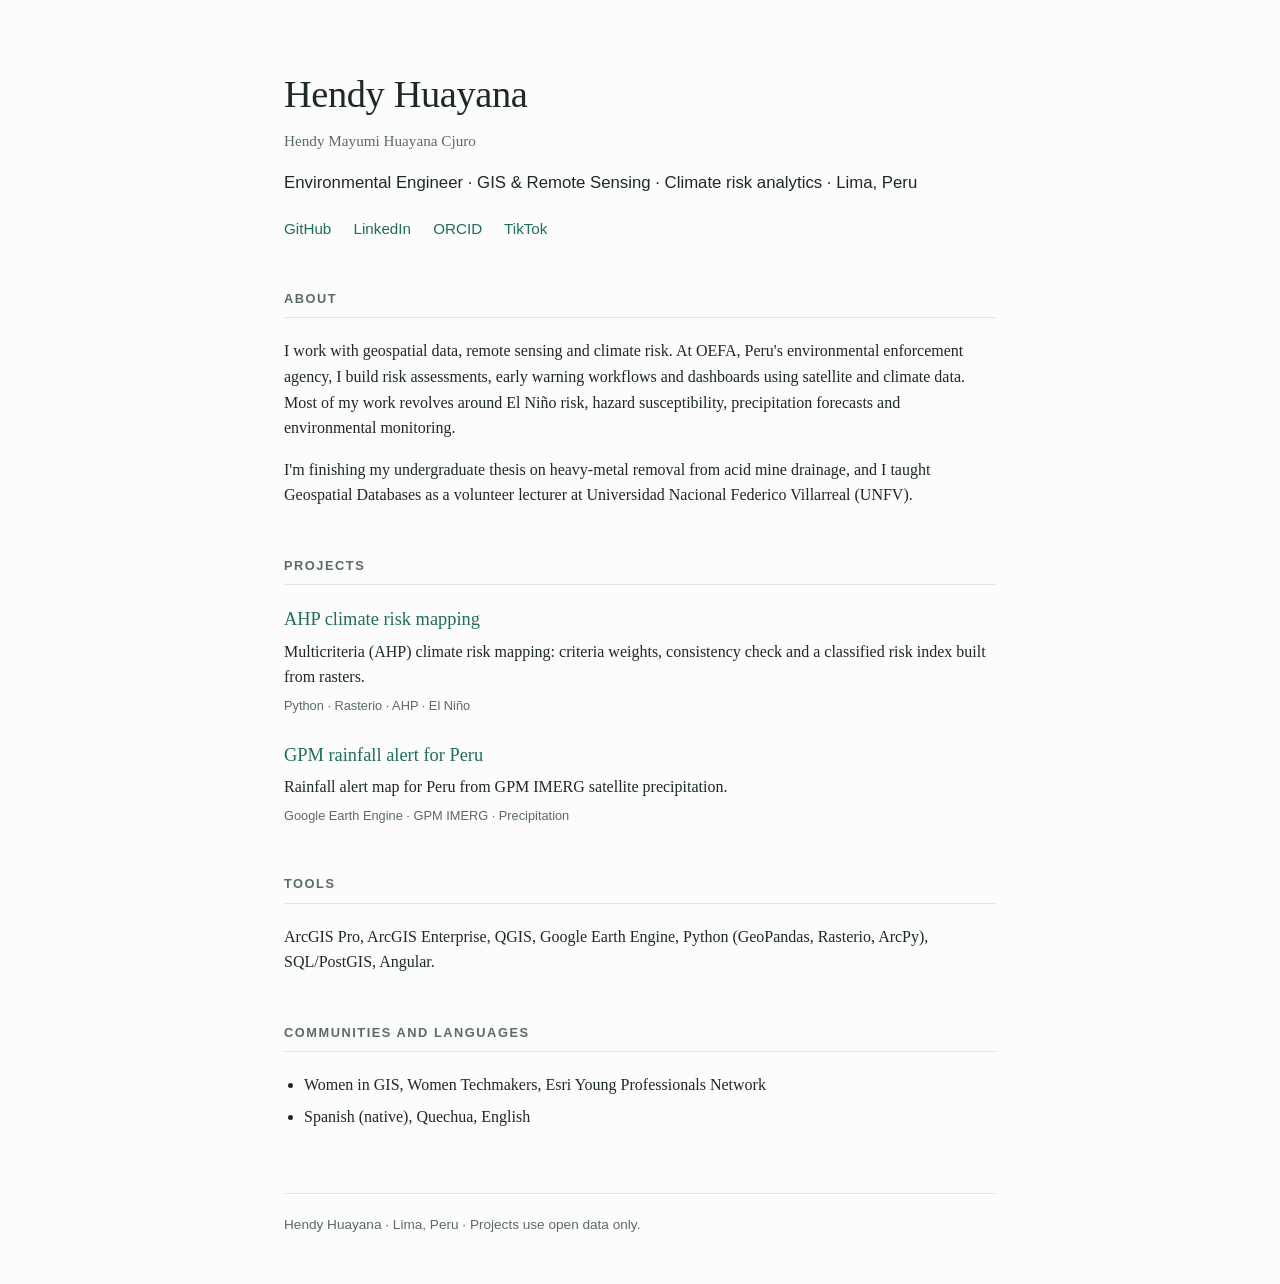
==== index.html @ 1bb03c66 "Add initial HTML structure for personal website" ====
<!DOCTYPE html>
<html lang="en">
<head>
<meta charset="utf-8">
<meta name="viewport" content="width=device-width, initial-scale=1">
<title>Hendy Huayana | Environmental Engineer, GIS and Climate Risk</title>
<meta name="description" content="Hendy Mayumi Huayana Cjuro, Environmental Engineer based in Lima, Peru. Geospatial data, remote sensing, climate risk analytics and satellite monitoring.">
<meta name="author" content="Hendy Mayumi Huayana Cjuro">
<meta property="og:title" content="Hendy Huayana | Environmental Engineer, GIS and Climate Risk">
<meta property="og:description" content="Geospatial data, remote sensing and climate risk analytics. Lima, Peru.">
<meta property="og:url" content="https://hendyhuayana.github.io/">
<meta property="og:type" content="profile">
<link rel="canonical" href="https://hendyhuayana.github.io/">
<script type="application/ld+json">
{"@context":"https://schema.org","@type":"Person","name":"Hendy Mayumi Huayana Cjuro","alternateName":"Hendy Huayana","jobTitle":"Environmental Engineer","address":{"@type":"PostalAddress","addressLocality":"Lima","addressCountry":"PE"},"url":"https://hendyhuayana.github.io/","sameAs":["https://github.com/hendyhuayana","https://www.linkedin.com/in/hendy-huayana/","https://orcid.org/0009-0000-9348-6078","https://www.tiktok.com/@hendy.greendata"],"knowsAbout":["Geographic Information Systems","Remote sensing","Climate risk","Google Earth Engine","Python"]}
</script>
<style>
  :root { --ink:#1d2a24; --muted:#5b6b63; --line:#dfe6e2; --accent:#1f6f50; --bg:#fbfcfb; }
  * { box-sizing:border-box; }
  body { margin:0; font-family: Georgia, "Times New Roman", serif; color:var(--ink); background:var(--bg); line-height:1.6; }
  .wrap { max-width:760px; margin:0 auto; padding:64px 24px 48px; }
  header h1 { font-size:2.4rem; margin:0 0 4px; font-weight:normal; letter-spacing:-0.01em; }
  header .full { color:var(--muted); margin:0 0 16px; font-size:0.95rem; }
  header .role { font-family: -apple-system, "Segoe UI", Helvetica, Arial, sans-serif; font-size:1.05rem; margin:0; }
  nav { margin-top:20px; font-family: -apple-system, "Segoe UI", Helvetica, Arial, sans-serif; font-size:0.95rem; }
  nav a { margin-right:18px; }
  a { color:var(--accent); text-decoration:none; border-bottom:1px solid transparent; }
  a:hover { border-bottom-color:var(--accent); }
  section { margin-top:48px; }
  h2 { font-size:0.8rem; text-transform:uppercase; letter-spacing:0.12em; color:var(--muted); font-family: -apple-system, "Segoe UI", Helvetica, Arial, sans-serif; font-weight:600; border-bottom:1px solid var(--line); padding-bottom:8px; margin:0 0 20px; }
  .project { margin-bottom:24px; }
  .project h3 { margin:0 0 4px; font-size:1.15rem; font-weight:normal; }
  .project p { margin:0; }
  .tags { font-family: -apple-system, "Segoe UI", Helvetica, Arial, sans-serif; font-size:0.8rem; color:var(--muted); margin-top:6px; }
  ul { padding-left:20px; margin:0; }
  li { margin-bottom:6px; }
  footer { margin-top:64px; padding-top:20px; border-top:1px solid var(--line); font-family: -apple-system, "Segoe UI", Helvetica, Arial, sans-serif; font-size:0.85rem; color:var(--muted); }
</style>
</head>
<body>
<div class="wrap">
  <header>
    <h1>Hendy Huayana</h1>
    <p class="full">Hendy Mayumi Huayana Cjuro</p>
    <p class="role">Environmental Engineer &middot; GIS &amp; Remote Sensing &middot; Climate risk analytics &middot; Lima, Peru</p>
    <nav>
      <a href="https://github.com/hendyhuayana">GitHub</a>
      <a href="https://www.linkedin.com/in/hendy-huayana/">LinkedIn</a>
      <a href="https://orcid.org/0009-0000-9348-6078">ORCID</a>
      <a href="https://www.tiktok.com/@hendy.greendata">TikTok</a>
    </nav>
  </header>

  <section>
    <h2>About</h2>
    <p>I work with geospatial data, remote sensing and climate risk. At OEFA, Peru's environmental enforcement agency, I build risk assessments, early warning workflows and dashboards using satellite and climate data. Most of my work revolves around El Ni&ntilde;o risk, hazard susceptibility, precipitation forecasts and environmental monitoring.</p>
    <p>I'm finishing my undergraduate thesis on heavy-metal removal from acid mine drainage, and I taught Geospatial Databases as a volunteer lecturer at Universidad Nacional Federico Villarreal (UNFV).</p>
  </section>

  <section>
    <h2>Projects</h2>
    <div class="project">
      <h3><a href="https://github.com/hendyhuayana/ahp-risk-mapping">AHP climate risk mapping</a></h3>
      <p>Multicriteria (AHP) climate risk mapping: criteria weights, consistency check and a classified risk index built from rasters.</p>
      <div class="tags">Python &middot; Rasterio &middot; AHP &middot; El Ni&ntilde;o</div>
    </div>
    <div class="project">
      <h3><a href="https://github.com/hendyhuayana/gpm-rainfall-alert-peru">GPM rainfall alert for Peru</a></h3>
      <p>Rainfall alert map for Peru from GPM IMERG satellite precipitation.</p>
      <div class="tags">Google Earth Engine &middot; GPM IMERG &middot; Precipitation</div>
    </div>
  </section>

  <section>
    <h2>Tools</h2>
    <p>ArcGIS Pro, ArcGIS Enterprise, QGIS, Google Earth Engine, Python (GeoPandas, Rasterio, ArcPy), SQL/PostGIS, Angular.</p>
  </section>

  <section>
    <h2>Communities and languages</h2>
    <ul>
      <li>Women in GIS, Women Techmakers, Esri Young Professionals Network</li>
      <li>Spanish (native), Quechua, English</li>
    </ul>
  </section>

  <footer>
    Hendy Huayana &middot; Lima, Peru &middot; Projects use open data only.
  </footer>
</div>
</body>
</html>
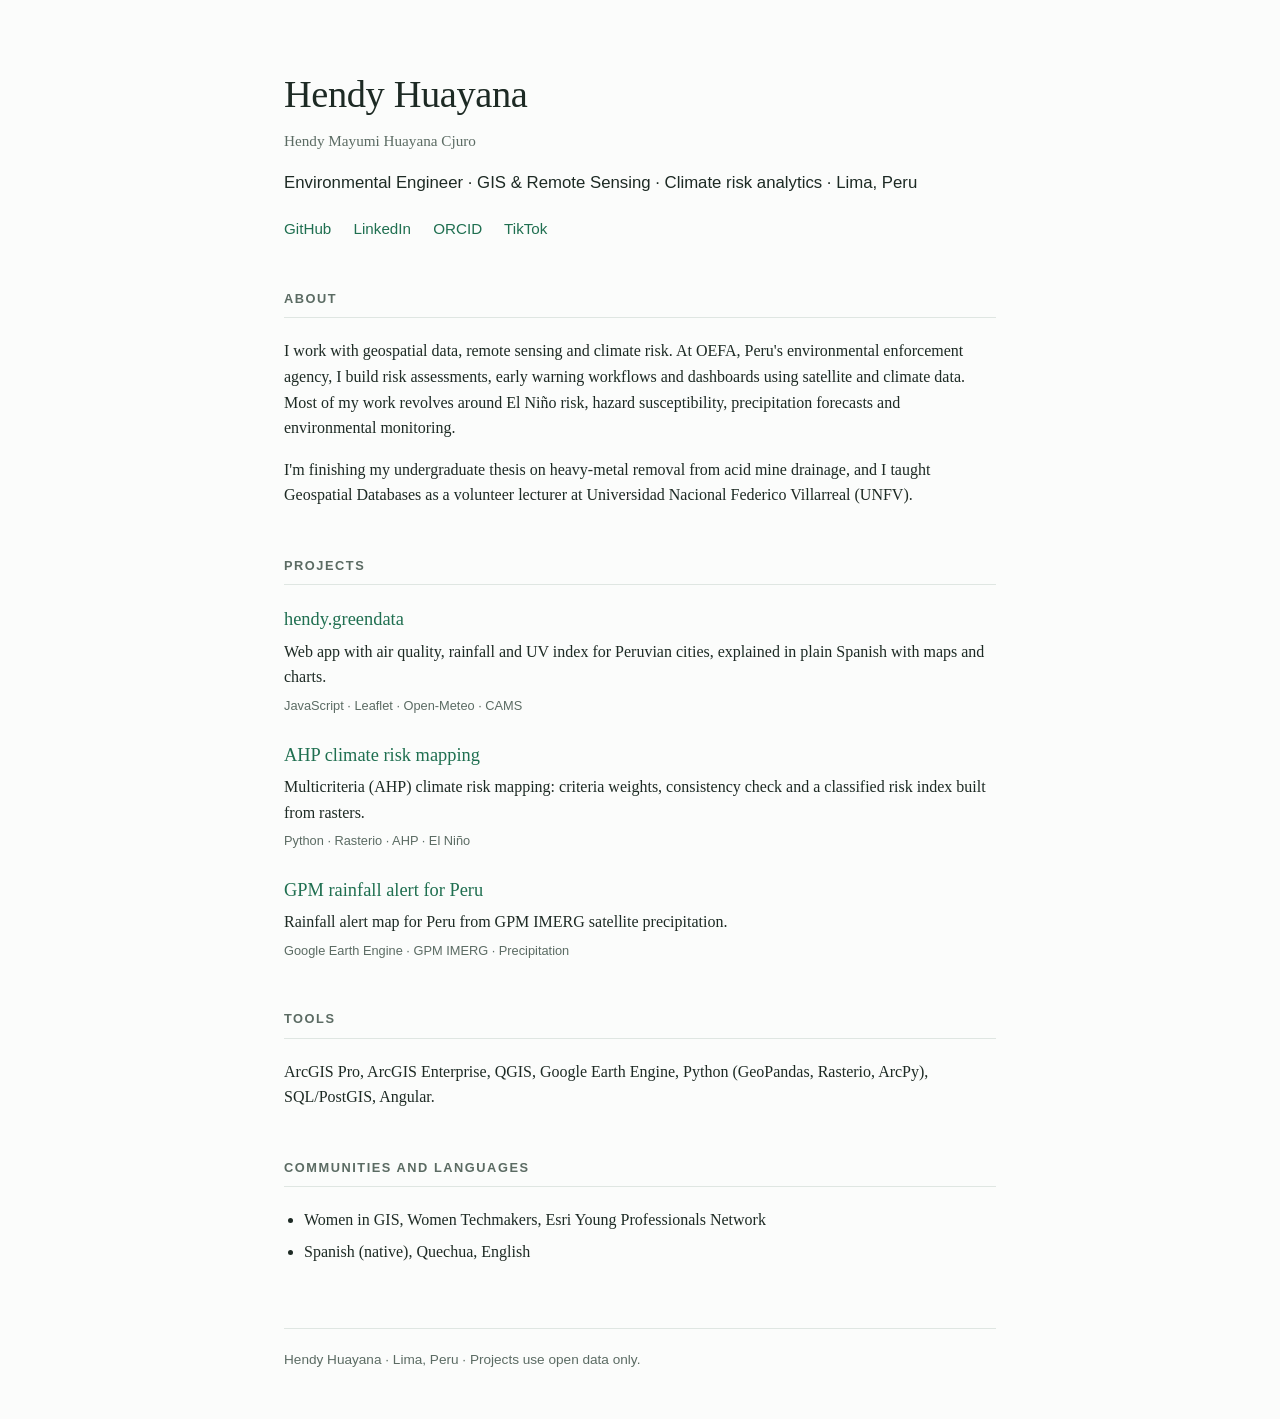
==== commit c772f674: "Add hendy.greendata app: air quality, rainfall and UV for Peruvian cities Static page under /greenda" ====
--- a/index.html
+++ b/index.html
@@ -60,6 +60,11 @@
   <section>
     <h2>Projects</h2>
     <div class="project">
+      <h3><a href="greendata/">hendy.greendata</a></h3>
+      <p>Web app with air quality, rainfall and UV index for Peruvian cities, explained in plain Spanish with maps and charts.</p>
+      <div class="tags">JavaScript &middot; Leaflet &middot; Open-Meteo &middot; CAMS</div>
+    </div>
+    <div class="project">
       <h3><a href="https://github.com/hendyhuayana/ahp-risk-mapping">AHP climate risk mapping</a></h3>
       <p>Multicriteria (AHP) climate risk mapping: criteria weights, consistency check and a classified risk index built from rasters.</p>
       <div class="tags">Python &middot; Rasterio &middot; AHP &middot; El Ni&ntilde;o</div>
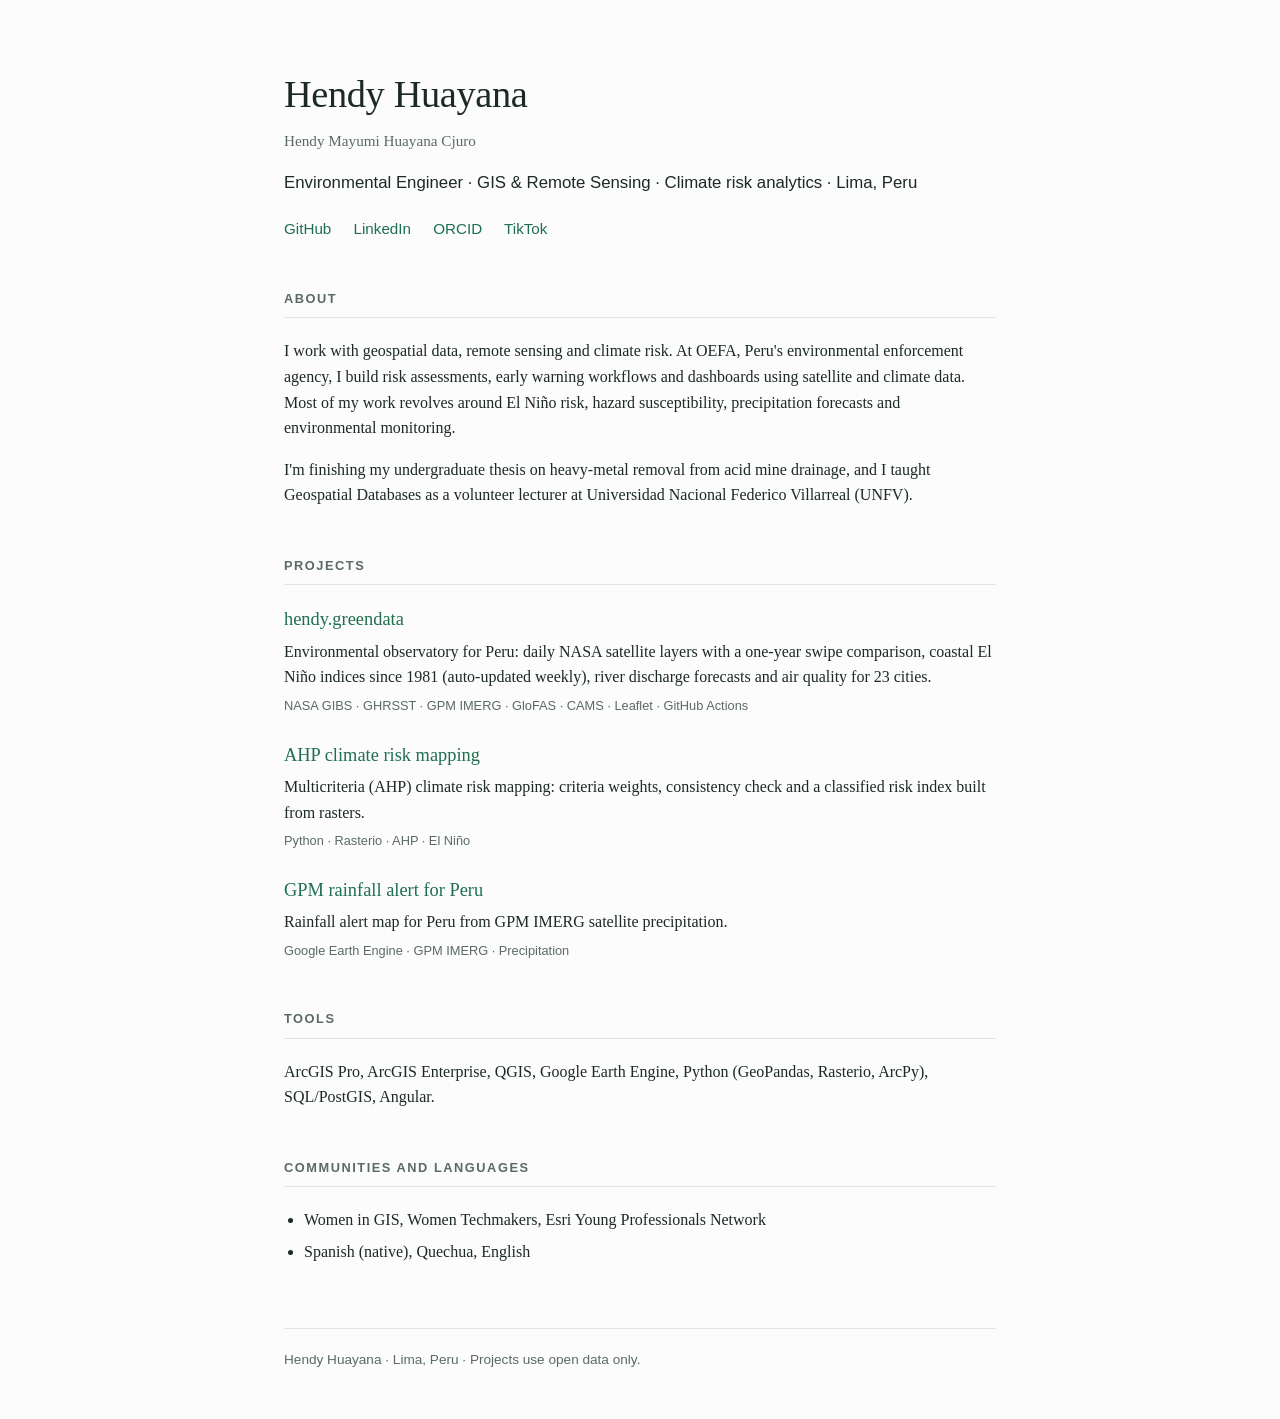
==== commit 3ed4d90e: "Rebuild greendata as a satellite environmental observatory for Peru - Full-screen map with 10 daily " ====
--- a/index.html
+++ b/index.html
@@ -61,8 +61,8 @@
     <h2>Projects</h2>
     <div class="project">
       <h3><a href="greendata/">hendy.greendata</a></h3>
-      <p>Web app with air quality, rainfall and UV index for Peruvian cities, explained in plain Spanish with maps and charts.</p>
-      <div class="tags">JavaScript &middot; Leaflet &middot; Open-Meteo &middot; CAMS</div>
+      <p>Environmental observatory for Peru: daily NASA satellite layers with a one-year swipe comparison, coastal El Niño indices since 1981 (auto-updated weekly), river discharge forecasts and air quality for 23 cities.</p>
+      <div class="tags">NASA GIBS &middot; GHRSST &middot; GPM IMERG &middot; GloFAS &middot; CAMS &middot; Leaflet &middot; GitHub Actions</div>
     </div>
     <div class="project">
       <h3><a href="https://github.com/hendyhuayana/ahp-risk-mapping">AHP climate risk mapping</a></h3>
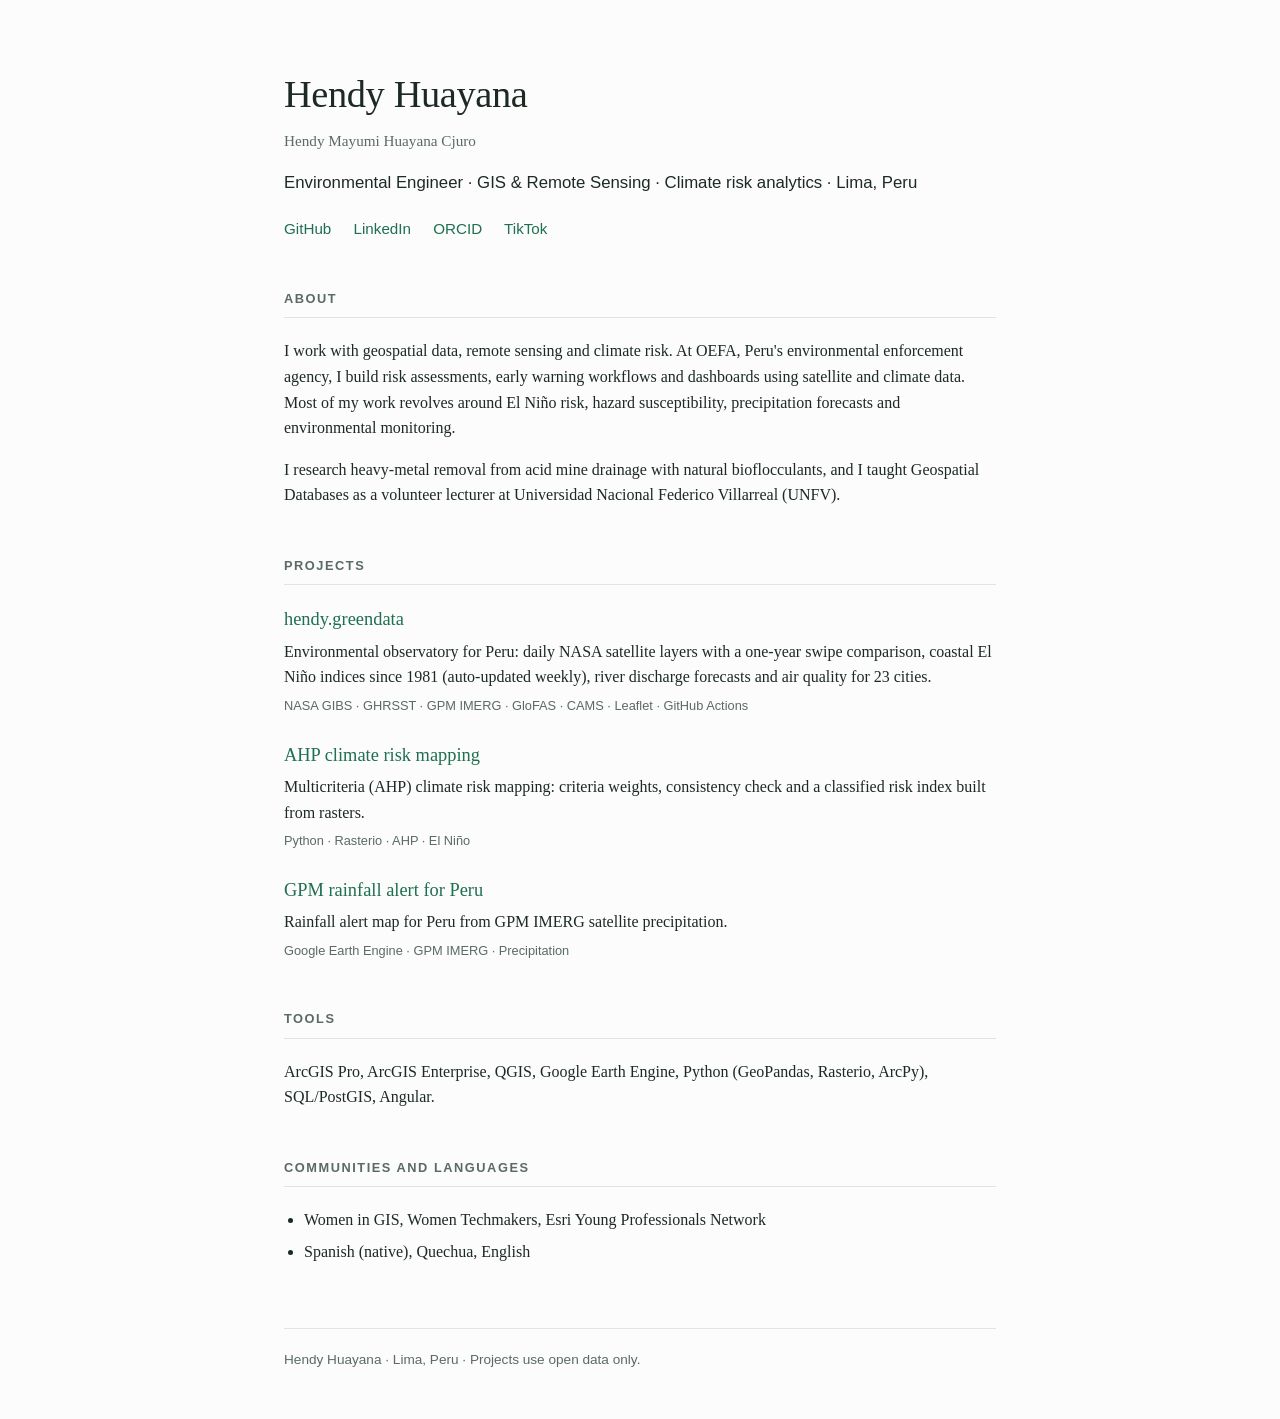
==== commit a76ad008: "Remove any mention of finishing a thesis Co-Authored-By: Claude Opus 5.5 <noreply@anthropic.com> Cla" ====
--- a/index.html
+++ b/index.html
@@ -54,7 +54,7 @@
   <section>
     <h2>About</h2>
     <p>I work with geospatial data, remote sensing and climate risk. At OEFA, Peru's environmental enforcement agency, I build risk assessments, early warning workflows and dashboards using satellite and climate data. Most of my work revolves around El Ni&ntilde;o risk, hazard susceptibility, precipitation forecasts and environmental monitoring.</p>
-    <p>I'm finishing my undergraduate thesis on heavy-metal removal from acid mine drainage, and I taught Geospatial Databases as a volunteer lecturer at Universidad Nacional Federico Villarreal (UNFV).</p>
+    <p>I research heavy-metal removal from acid mine drainage with natural bioflocculants, and I taught Geospatial Databases as a volunteer lecturer at Universidad Nacional Federico Villarreal (UNFV).</p>
   </section>
 
   <section>
